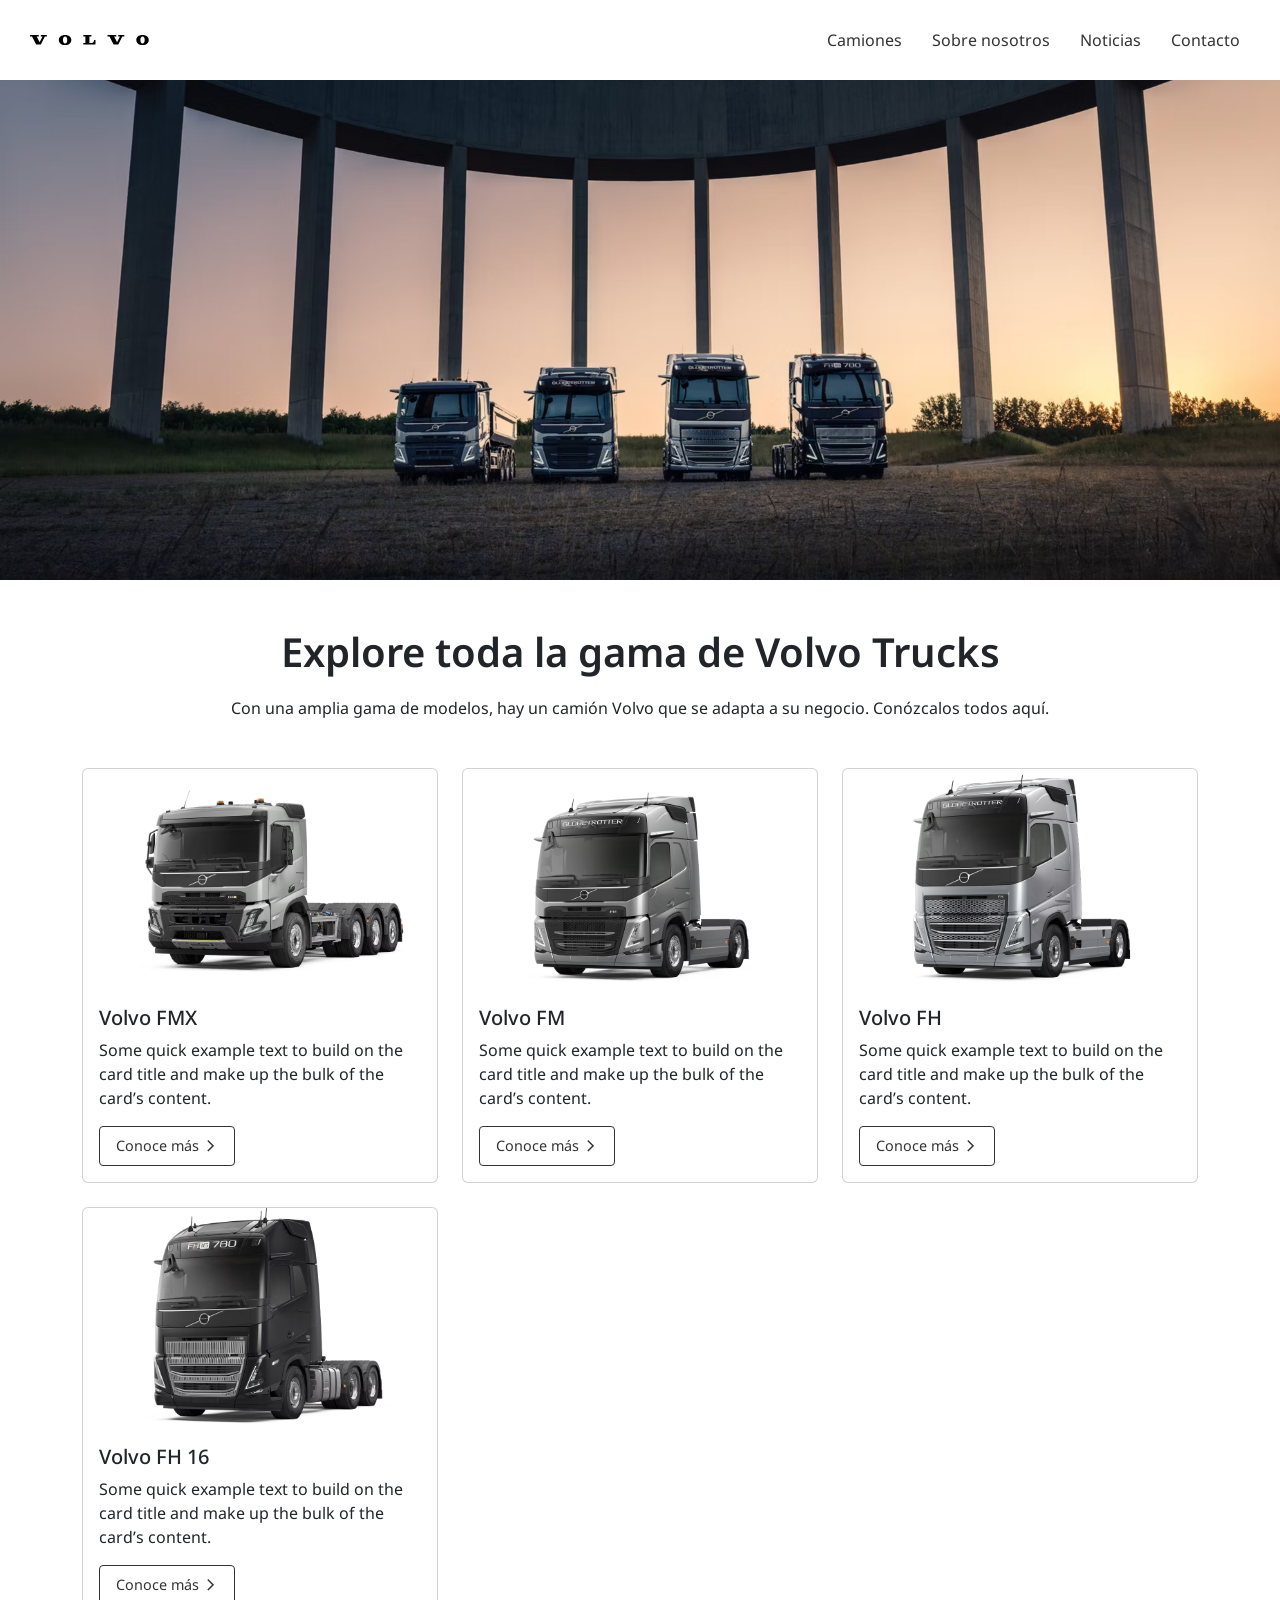
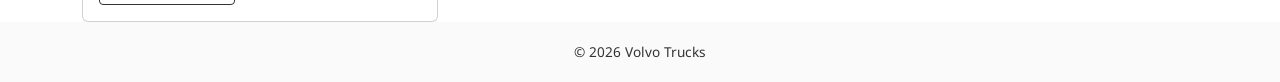
==== pages/camiones.html @ fb96b5c9 "Cambios iniciales del sitio (Incorpora libreria de bootstrap, tipografia e iconos)" ====
<!doctype html>
<html lang="es">
  <head>
    <meta charset="UTF-8" />
    <meta name="viewport" content="width=device-width, initial-scale=1.0" />
    <meta
      name="description"
      content="Conocé los diferentes camiones de nuestra marca y la innovación que ofrece cada modelo"
    />
    <title>Volvo Trucks - Camiones</title>

    <link
      href="https://cdn.jsdelivr.net/npm/bootstrap@5.3.8/dist/css/bootstrap.min.css"
      rel="stylesheet"
      integrity="sha384-sRIl4kxILFvY47J16cr9ZwB07vP4J8+LH7qKQnuqkuIAvNWLzeN8tE5YBujZqJLB"
      crossorigin="anonymous"
    />

    <link rel="preconnect" href="https://fonts.googleapis.com" />
    <link rel="preconnect" href="https://fonts.gstatic.com" crossorigin />
    <link
      href="https://fonts.googleapis.com/css2?family=Noto+Sans:ital,wght@0,100..900;1,100..900&display=swap"
      rel="stylesheet"
    />

    <link href="https://fonts.googleapis.com/css2?family=Material+Symbols+Outlined" rel="stylesheet" />

    <link rel="stylesheet" href="../css/style.css" />
  </head>

  <body>
    <header>
      <nav>
        <a id="logo" href="../index.html">
          <img src="../assets/logo.svg" alt="Logo de Volvo Trucks" />
        </a>
        <ul>
          <li><a href="../pages/camiones.html">Camiones</a></li>
          <li><a href="../pages/nosotros.html">Sobre nosotros</a></li>
          <li><a href="../pages/noticias.html">Noticias</a></li>
          <li><a href="../pages/contacto.html">Contacto</a></li>
        </ul>
      </nav>
    </header>

    <main>
      <section id="camiones">
        <img src="../assets/imagen-4.png" alt="Portada de Volvo Trucks" />

        <div class="container mt-5">
          <h1 class="text-center">Explore toda la gama de Volvo Trucks</h1>
          <p class="text-center mb-5">
            Con una amplia gama de modelos, hay un camión Volvo que se adapta a su negocio. Conózcalos todos aquí.
          </p>

          <div class="row row-cols-1 row-cols-md-3 g-4">
            <div class="col">
              <div class="card h-100">
                <img src="../assets/volvo-fmx.png" class="card-img-top" alt="Volvo FMX" />
                <div class="card-body">
                  <h5 class="card-title">Volvo FMX</h5>
                  <p class="card-text">
                    Some quick example text to build on the card title and make up the bulk of the card’s content.
                  </p>
                  <a class="button outline-dark" href="../pages/contacto.html">Conoce más</a>
                </div>
              </div>
            </div>

            <div class="col">
              <div class="card h-100">
                <img src="../assets/volvo-fm.png" class="card-img-top" alt="Volvo FM" />
                <div class="card-body">
                  <h5 class="card-title">Volvo FM</h5>
                  <p class="card-text">
                    Some quick example text to build on the card title and make up the bulk of the card’s content.
                  </p>
                  <a class="button outline-dark" href="../pages/contacto.html">Conoce más</a>
                </div>
              </div>
            </div>

            <div class="col">
              <div class="card h-100">
                <img src="../assets/volvo-fh.png" class="card-img-top" alt="Volvo FH" />
                <div class="card-body">
                  <h5 class="card-title">Volvo FH</h5>
                  <p class="card-text">
                    Some quick example text to build on the card title and make up the bulk of the card’s content.
                  </p>
                  <a class="button outline-dark" href="../pages/contacto.html">Conoce más</a>
                </div>
              </div>
            </div>

            <div class="col">
              <div class="card h-100">
                <img src="../assets/volvo-fh16.png" class="card-img-top" alt="Volvo FH 16" />
                <div class="card-body">
                  <h5 class="card-title">Volvo FH 16</h5>
                  <p class="card-text">
                    Some quick example text to build on the card title and make up the bulk of the card’s content.
                  </p>
                  <a class="button outline-dark" href="../pages/contacto.html">Conoce más</a>
                </div>
              </div>
            </div>
          </div>
        </div>
      </section>
    </main>

    <footer>
      <p>&copy; 2026 Volvo Trucks</p>
    </footer>

    <script
      src="https://cdn.jsdelivr.net/npm/bootstrap@5.3.8/dist/js/bootstrap.bundle.min.js"
      integrity="sha384-FKyoEForCGlyvwx9Hj09JcYn3nv7wiPVlz7YYwJrWVcXK/BmnVDxM+D2scQbITxI"
      crossorigin="anonymous"
    ></script>
  </body>
</html>
---- css/style.css ----
/* GENERAL */
* {
  margin: 0;
  padding: 0;
  box-sizing: border-box;
}

body {
  font-family: 'Noto Sans', sans-serif;
  font-size: 16px;
  font-weight: 400;
}

img {
  width: 100%;
  height: 100%;
  object-fit: cover;
}

h1 {
  font-size: 2.5rem;
  font-weight: 600;
  margin-bottom: 20px;
}

h2 {
  font-size: 2rem;
  font-weight: 600;
  margin-bottom: 10px;
}

h3 {
  font-size: 1.75rem;
  font-weight: 500;
}

p {
  font-size: 1rem;
}

.button {
  display: inline-flex;
  align-items: center;
  padding: 8px 16px;
  background-color: #333;
  color: #fff;
  font-size: 0.9rem;
  text-decoration: none;
  border-radius: 4px;
  vertical-align: middle;
  transition: all 0.3s;
  backdrop-filter: blur(4px);
}

.button:hover {
  background-color: #555;
}

.button::after {
  content: '\e5e1';
  font-family: 'Material Symbols Outlined';
  margin-left: 5px;
}

.button.outline-dark {
  background-color: transparent;
  border: 1px solid #333;
  color: #333;
}
.button.outline-dark:hover {
  background-color: rgba(51, 51, 51, 0.25);
}

.button.outline-light {
  background-color: transparent;
  border: 1px solid #fff;
  color: #fff;
}

.button.outline-light:hover {
  background-color: rgba(255, 255, 255, 0.25);
}

/* NAV */
nav {
  background-color: #fff;
  color: #333;
  padding: 0 30px;
  display: flex;
  align-items: center;
  justify-content: space-between;
}

nav #logo {
  width: 120px;
  height: 80px;
}

nav #logo img {
  width: 100%;
  height: 100%;
  object-fit: contain;
}

nav ul {
  list-style: none;
  display: flex;
  align-items: center;
  gap: 20px;
  margin: 0;
  padding: 0;
}

nav ul li a {
  color: #333;
  line-height: 80px;
  text-decoration: none;
  margin-right: 10px;
  transition: all 0.3s;
  position: relative;
}

nav ul li a:hover {
  color: #999;
}

nav ul li a::after {
  position: absolute;
  bottom: -2px;
  content: '';
  display: block;
  width: 0;
  height: 1px;
  background-color: #999;
  transition: all 0.3s;
}

nav ul li a:hover::after {
  width: 85%;
}

/* SECTION */
section {
  position: relative;
  overflow: hidden;
}

section .overlay {
  position: absolute;
  top: 50%;
  left: 50%;
  transform: translate(-50%, -50%);
  width: 100%;
  height: 100%;
  background-color: rgba(0, 0, 0, 0.35);
  display: flex;
  flex-direction: column;
  justify-content: center;
  align-items: flex-start;
  padding: 50px 80px;
  color: #fff;
}

section .overlay.light {
  background-color: rgba(255, 255, 255, 0.35);
  color: #333;
}

section .column {
  position: relative;
}

section .content {
  padding: 30px;
  position: relative;
}

#informacion {
  display: grid;
  grid-template-columns: repeat(2, 1fr);
  grid-template-rows: repeat(2, 1fr);
}

/* FOOTER */
footer {
  background-color: #fafafa;
  color: #333;
  text-align: center;
  padding: 20px 10px;
}

footer p {
  font-size: 0.85rem;
  margin: 0;
  padding: 0;
}

/* MEDIA QUERIES */
@media all and (min-width: 1024px) {
  #portada img {
    height: 700px;
  }

  #camiones > img {
    height: 500px;
  }
}
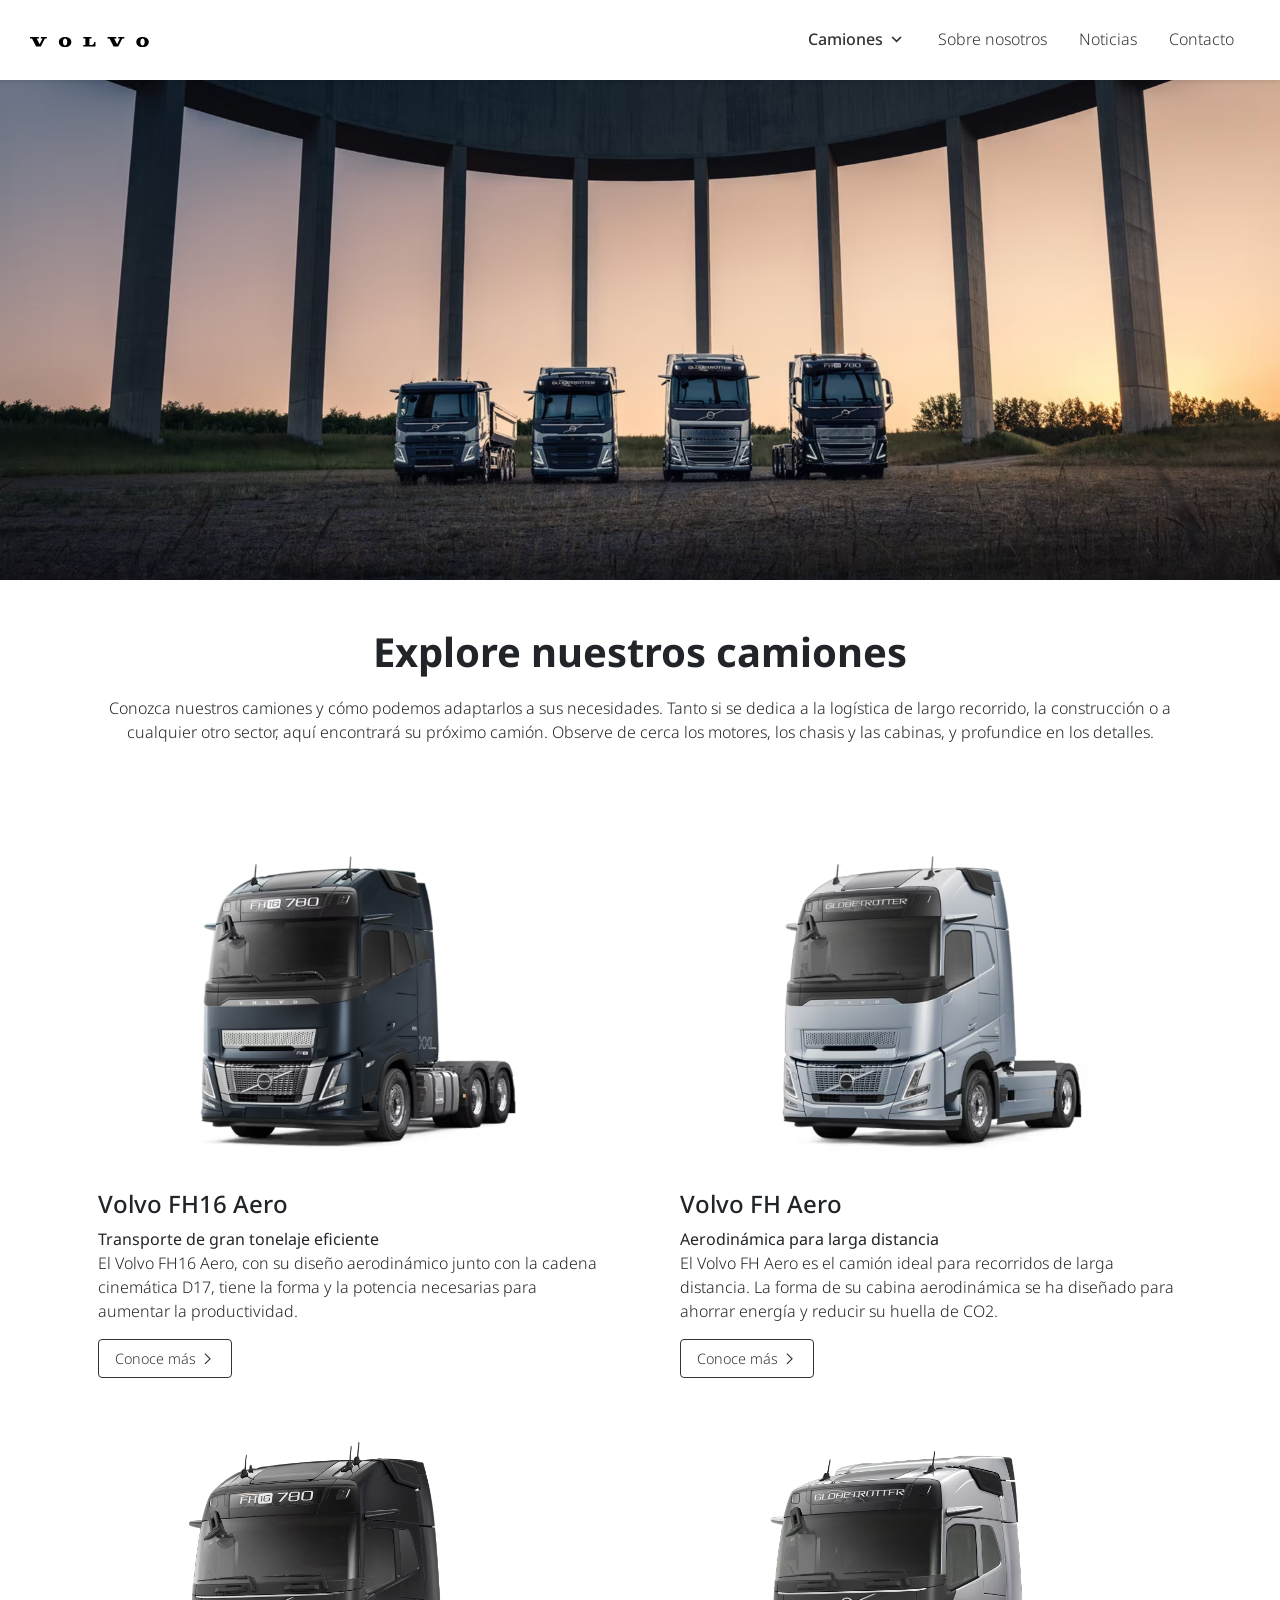
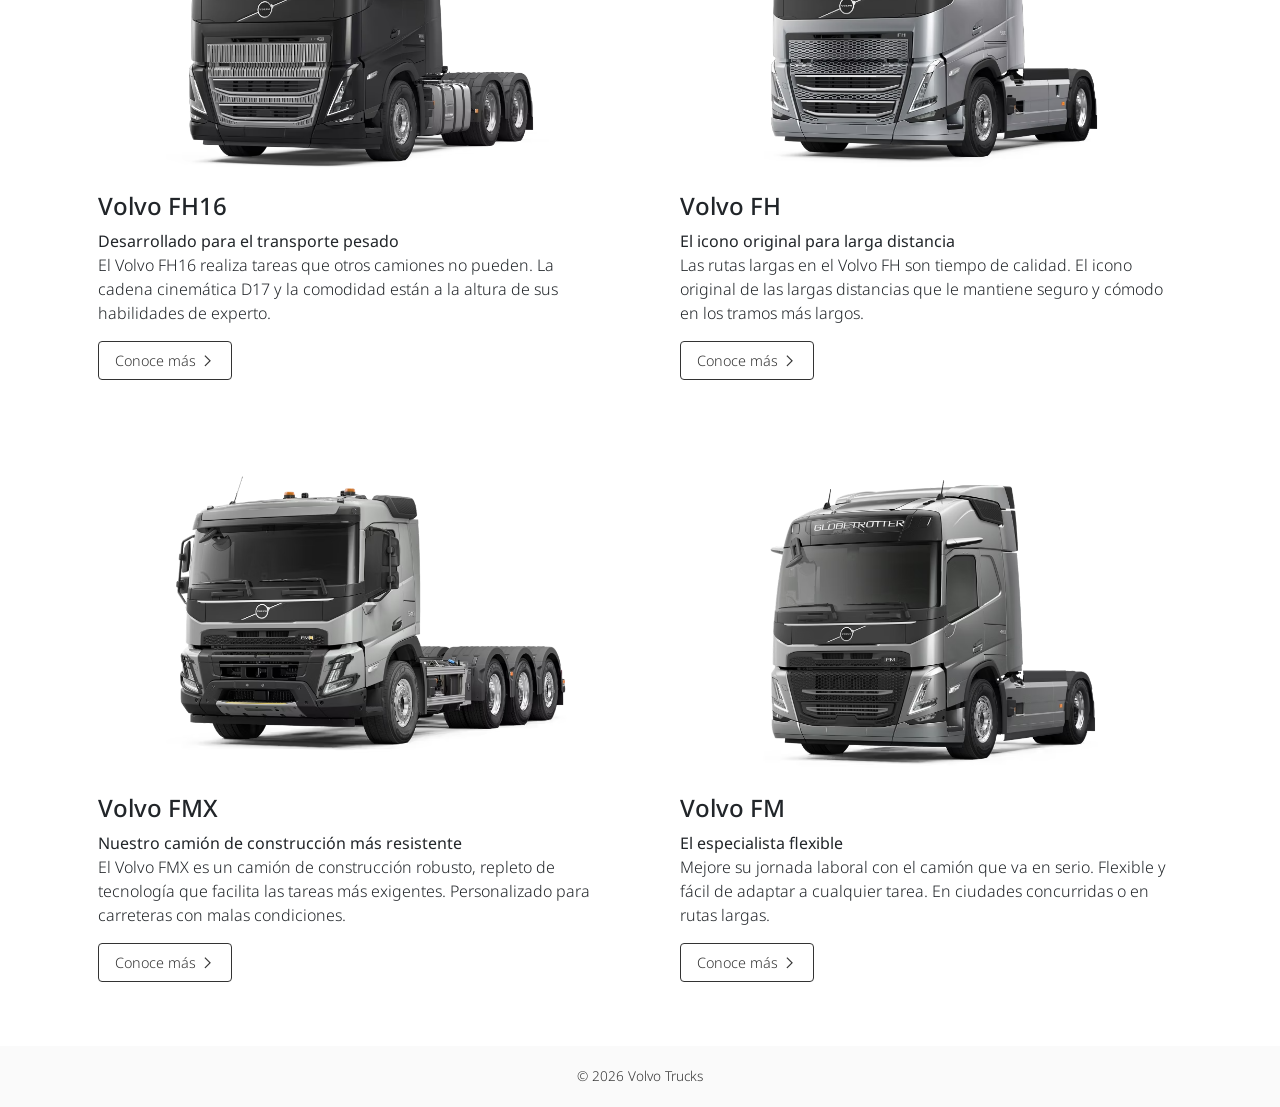
==== commit e138de06: "Agrega contenido a paginas, pasa css a scss y agrega animaciones" ====
--- a/pages/camiones.html
+++ b/pages/camiones.html
@@ -5,7 +5,7 @@
     <meta name="viewport" content="width=device-width, initial-scale=1.0" />
     <meta
       name="description"
-      content="Conocé los diferentes camiones de nuestra marca y la innovación que ofrece cada modelo"
+      content="Conocé los diferentes camiones de la marca Volvo y la innovación que ofrece cada modelo"
     />
     <title>Volvo Trucks - Camiones</title>
 
@@ -16,6 +16,8 @@
       crossorigin="anonymous"
     />
 
+    <link href="https://unpkg.com/aos@2.3.1/dist/aos.css" rel="stylesheet" />
+
     <link rel="preconnect" href="https://fonts.googleapis.com" />
     <link rel="preconnect" href="https://fonts.gstatic.com" crossorigin />
     <link
@@ -25,83 +27,176 @@
 
     <link href="https://fonts.googleapis.com/css2?family=Material+Symbols+Outlined" rel="stylesheet" />
 
-    <link rel="stylesheet" href="../css/style.css" />
+    <link rel="stylesheet" href="../css/main.css" />
   </head>
 
   <body>
     <header>
-      <nav>
-        <a id="logo" href="../index.html">
-          <img src="../assets/logo.svg" alt="Logo de Volvo Trucks" />
-        </a>
-        <ul>
-          <li><a href="../pages/camiones.html">Camiones</a></li>
-          <li><a href="../pages/nosotros.html">Sobre nosotros</a></li>
-          <li><a href="../pages/noticias.html">Noticias</a></li>
-          <li><a href="../pages/contacto.html">Contacto</a></li>
-        </ul>
+      <nav class="navbar navbar-expand-lg fixed-top shadow-sm">
+        <div class="container-fluid p-0">
+          <a id="logo" class="navbar-brand" href="../index.html">
+            <img src="../assets/logo.svg" alt="Logo de Volvo Trucks" />
+          </a>
+
+          <button
+            id="btnMobileMenu"
+            class="navbar-toggler"
+            type="button"
+            data-bs-toggle="offcanvas"
+            data-bs-target="#offcanvasRight"
+            aria-controls="offcanvasRight"
+          >
+            <span class="navbar-toggler-icon"></span>
+          </button>
+
+          <div class="offcanvas offcanvas-end" id="offcanvasRight" tabindex="-1" aria-labelledby="offcanvasRightLabel">
+            <div class="offcanvas-header">
+              <a class="offcanvas-brand" href="../index.html">
+                <img src="../assets/logo.svg" alt="Logo de Volvo Trucks" />
+              </a>
+
+              <button type="button" class="btn-close" data-bs-dismiss="offcanvas" aria-label="Close"></button>
+            </div>
+
+            <div class="offcanvas-body justify-content-end">
+              <ul class="navbar-nav">
+                <li class="nav-item dropdown active">
+                  <a
+                    class="nav-link dropdown-toggle"
+                    href="./camiones.html"
+                    role="button"
+                    data-bs-toggle="dropdown"
+                    aria-haspopup="true"
+                    aria-expanded="false"
+                  >
+                    Camiones
+                  </a>
+                  <div class="dropdown-menu" aria-labelledby="navbarDropdown">
+                    <a class="dropdown-item" href="./camiones.html">Volvo FH16 Aero</a>
+                    <a class="dropdown-item" href="./camiones.html">Volvo FH Aero</a>
+                    <a class="dropdown-item" href="./camiones.html">Volvo FH16</a>
+                    <a class="dropdown-item" href="./camiones.html">Volvo FH</a>
+                    <a class="dropdown-item" href="./camiones.html">Volvo FMX</a>
+                    <a class="dropdown-item" href="./camiones.html">Volvo FM</a>
+                  </div>
+                </li>
+                <li class="nav-item">
+                  <a class="nav-link" href="./nosotros.html">Sobre nosotros</a>
+                </li>
+                <li class="nav-item">
+                  <a class="nav-link" href="./noticias.html">Noticias</a>
+                </li>
+                <li class="nav-item">
+                  <a class="nav-link" href="./contacto.html">Contacto</a>
+                </li>
+              </ul>
+            </div>
+          </div>
+        </div>
       </nav>
     </header>
 
-    <main>
-      <section id="camiones">
-        <img src="../assets/imagen-4.png" alt="Portada de Volvo Trucks" />
-
-        <div class="container mt-5">
-          <h1 class="text-center">Explore toda la gama de Volvo Trucks</h1>
-          <p class="text-center mb-5">
-            Con una amplia gama de modelos, hay un camión Volvo que se adapta a su negocio. Conózcalos todos aquí.
+    <main id="trucks">
+      <section>
+        <img src="../assets/imagen-4.png" alt="Portada de Volvo Trucks" data-aos="fade-in" data-aos-duration="1000" />
+
+        <div class="container mt-5 mb-5">
+          <h1 class="text-center" data-aos="fade-down" data-aos-delay="300" data-aos-duration="1000">
+            Explore nuestros camiones
+          </h1>
+          <p class="text-center" data-aos="fade-up" data-aos-delay="600" data-aos-duration="1000">
+            Conozca nuestros camiones y cómo podemos adaptarlos a sus necesidades. Tanto si se dedica a la logística de
+            largo recorrido, la construcción o a cualquier otro sector, aquí encontrará su próximo camión. Observe de
+            cerca los motores, los chasis y las cabinas, y profundice en los detalles.
           </p>
 
-          <div class="row row-cols-1 row-cols-md-3 g-4">
-            <div class="col">
-              <div class="card h-100">
-                <img src="../assets/volvo-fmx.png" class="card-img-top" alt="Volvo FMX" />
-                <div class="card-body">
-                  <h5 class="card-title">Volvo FMX</h5>
-                  <p class="card-text">
-                    Some quick example text to build on the card title and make up the bulk of the card’s content.
-                  </p>
-                  <a class="button outline-dark" href="../pages/contacto.html">Conoce más</a>
-                </div>
-              </div>
-            </div>
-
-            <div class="col">
-              <div class="card h-100">
-                <img src="../assets/volvo-fm.png" class="card-img-top" alt="Volvo FM" />
-                <div class="card-body">
-                  <h5 class="card-title">Volvo FM</h5>
-                  <p class="card-text">
-                    Some quick example text to build on the card title and make up the bulk of the card’s content.
-                  </p>
-                  <a class="button outline-dark" href="../pages/contacto.html">Conoce más</a>
-                </div>
-              </div>
-            </div>
-
-            <div class="col">
-              <div class="card h-100">
-                <img src="../assets/volvo-fh.png" class="card-img-top" alt="Volvo FH" />
-                <div class="card-body">
-                  <h5 class="card-title">Volvo FH</h5>
-                  <p class="card-text">
-                    Some quick example text to build on the card title and make up the bulk of the card’s content.
-                  </p>
-                  <a class="button outline-dark" href="../pages/contacto.html">Conoce más</a>
-                </div>
-              </div>
-            </div>
-
-            <div class="col">
-              <div class="card h-100">
-                <img src="../assets/volvo-fh16.png" class="card-img-top" alt="Volvo FH 16" />
-                <div class="card-body">
-                  <h5 class="card-title">Volvo FH 16</h5>
-                  <p class="card-text">
-                    Some quick example text to build on the card title and make up the bulk of the card’s content.
-                  </p>
-                  <a class="button outline-dark" href="../pages/contacto.html">Conoce más</a>
+          <div class="row row-cols-1 row-cols-md-2 g-5 mt-5">
+            <div class="col" data-aos="fade-up" data-aos-delay="500" data-aos-duration="1500">
+              <div class="card border-0 h-100">
+                <img src="../assets/volvo-fh16-aero.png" class="card-img rounded-0" alt="Volvo FH16 Aero" />
+                <div class="card-body">
+                  <h4 class="card-title">Volvo FH16 Aero</h4>
+                  <p class="card-text">
+                    <b>Transporte de gran tonelaje eficiente</b><br />
+                    El Volvo FH16 Aero, con su diseño aerodinámico junto con la cadena cinemática D17, tiene la forma y
+                    la potencia necesarias para aumentar la productividad.
+                  </p>
+                  <a class="button outline-dark" href="./contacto.html">Conoce más</a>
+                </div>
+              </div>
+            </div>
+
+            <div class="col" data-aos="fade-up" data-aos-delay="1000" data-aos-duration="1500">
+              <div class="card border-0 h-100">
+                <img src="../assets/volvo-fh-aero.png" class="card-img rounded-0" alt="Volvo FH Aero" />
+                <div class="card-body">
+                  <h4 class="card-title">Volvo FH Aero</h4>
+                  <p class="card-text">
+                    <b>Aerodinámica para larga distancia</b><br />
+                    El Volvo FH Aero es el camión ideal para recorridos de larga distancia. La forma de su cabina
+                    aerodinámica se ha diseñado para ahorrar energía y reducir su huella de CO2.
+                  </p>
+                  <a class="button outline-dark" href="./contacto.html">Conoce más</a>
+                </div>
+              </div>
+            </div>
+
+            <div class="col" data-aos="fade-up" data-aos-delay="500" data-aos-duration="1500">
+              <div class="card border-0 h-100">
+                <img src="../assets/volvo-fh16.png" class="card-img rounded-0" alt="Volvo FH16" />
+                <div class="card-body">
+                  <h4 class="card-title">Volvo FH16</h4>
+                  <p class="card-text">
+                    <b>Desarrollado para el transporte pesado</b><br />
+                    El Volvo FH16 realiza tareas que otros camiones no pueden. La cadena cinemática D17 y la comodidad
+                    están a la altura de sus habilidades de experto.
+                  </p>
+                  <a class="button outline-dark" href="./contacto.html">Conoce más</a>
+                </div>
+              </div>
+            </div>
+
+            <div class="col" data-aos="fade-up" data-aos-delay="1000" data-aos-duration="1500">
+              <div class="card border-0 h-100">
+                <img src="../assets/volvo-fh.png" class="card-img rounded-0" alt="Volvo FH" />
+                <div class="card-body">
+                  <h4 class="card-title">Volvo FH</h4>
+                  <p class="card-text">
+                    <b>El icono original para larga distancia</b><br />
+                    Las rutas largas en el Volvo FH son tiempo de calidad. El icono original de las largas distancias
+                    que le mantiene seguro y cómodo en los tramos más largos.
+                  </p>
+                  <a class="button outline-dark" href="./contacto.html">Conoce más</a>
+                </div>
+              </div>
+            </div>
+
+            <div class="col" data-aos="fade-up" data-aos-delay="500" data-aos-duration="1500">
+              <div class="card border-0 h-100">
+                <img src="../assets/volvo-fmx.png" class="card-img rounded-0" alt="Volvo FMX" />
+                <div class="card-body">
+                  <h4 class="card-title">Volvo FMX</h4>
+                  <p class="card-text">
+                    <b>Nuestro camión de construcción más resistente</b><br />
+                    El Volvo FMX es un camión de construcción robusto, repleto de tecnología que facilita las tareas más
+                    exigentes. Personalizado para carreteras con malas condiciones.
+                  </p>
+                  <a class="button outline-dark" href="./contacto.html">Conoce más</a>
+                </div>
+              </div>
+            </div>
+
+            <div class="col" data-aos="fade-up" data-aos-delay="1000" data-aos-duration="1500">
+              <div class="card border-0 h-100">
+                <img src="../assets/volvo-fm.png" class="card-img rounded-0" alt="Volvo FM" />
+                <div class="card-body">
+                  <h4 class="card-title">Volvo FM</h4>
+                  <p class="card-text">
+                    <b>El especialista flexible</b><br />
+                    Mejore su jornada laboral con el camión que va en serio. Flexible y fácil de adaptar a cualquier
+                    tarea. En ciudades concurridas o en rutas largas.
+                  </p>
+                  <a class="button outline-dark" href="./contacto.html">Conoce más</a>
                 </div>
               </div>
             </div>
@@ -119,5 +214,10 @@
       integrity="sha384-FKyoEForCGlyvwx9Hj09JcYn3nv7wiPVlz7YYwJrWVcXK/BmnVDxM+D2scQbITxI"
       crossorigin="anonymous"
     ></script>
+
+    <script src="https://unpkg.com/aos@2.3.1/dist/aos.js"></script>
+    <script>
+      AOS.init();
+    </script>
   </body>
 </html>
--- a/css/main.css
+++ b/css/main.css
@@ -0,0 +1,473 @@
+/* VARIABLES */
+/* GENERALES */
+* {
+  margin: 0;
+  padding: 0;
+  box-sizing: border-box;
+}
+
+body {
+  font-family: "Noto Sans", sans-serif;
+  font-size: 16px;
+  font-weight: 300;
+}
+
+main {
+  padding-top: 80px;
+}
+
+img {
+  width: 100%;
+  height: 100%;
+  object-fit: cover;
+}
+
+h1 {
+  font-size: 2.5rem;
+  font-weight: 700;
+  margin-bottom: 20px;
+}
+@media (max-width: 1023px) {
+  h1 {
+    font-size: 2rem;
+  }
+}
+@media (max-width: 479px) {
+  h1 {
+    font-size: 1.65rem;
+  }
+}
+
+h2 {
+  font-size: 2rem;
+  font-weight: 700;
+  margin-bottom: 10px;
+}
+@media (max-width: 1023px) {
+  h2 {
+    font-size: 1.75rem;
+  }
+}
+@media (max-width: 479px) {
+  h2 {
+    font-size: 1.5rem;
+  }
+}
+
+h3 {
+  font-size: 1.75rem;
+  font-weight: 600;
+}
+@media (max-width: 1023px) {
+  h3 {
+    font-size: 1.5rem;
+  }
+}
+@media (max-width: 479px) {
+  h3 {
+    font-size: 1.2rem;
+  }
+}
+
+p {
+  font-size: 1rem;
+}
+@media (max-width: 1023px) {
+  p {
+    font-size: 0.95rem;
+  }
+}
+@media (max-width: 479px) {
+  p {
+    font-size: 0.9rem;
+  }
+}
+
+.button {
+  display: inline-flex;
+  align-items: center;
+  padding: 8px 16px;
+  background-color: #333;
+  color: #fff;
+  font-size: 0.9rem;
+  text-decoration: none;
+  border: none;
+  border-radius: 4px;
+  transition: all 0.3s ease;
+  backdrop-filter: blur(5px);
+}
+.button:hover {
+  background-color: #999;
+}
+.button::after {
+  content: "\e5e1";
+  font-family: "Material Symbols Outlined";
+  margin-left: 5px;
+  transition: all 0.3s ease;
+}
+.button:hover::after {
+  transform: translateX(5px);
+}
+.button.outline-dark {
+  background-color: transparent;
+  border: 1px solid #333;
+  color: #333;
+}
+.button.outline-dark:hover {
+  background-color: rgba(51, 51, 51, 0.25);
+}
+.button.outline-light {
+  background-color: transparent;
+  border: 1px solid #fafafa;
+  color: #fafafa;
+}
+.button.outline-light:hover {
+  background-color: rgba(250, 250, 250, 0.25);
+}
+.button.no-icon::after {
+  content: none;
+}
+@media (max-width: 1023px) {
+  .button {
+    font-size: 0.85rem;
+  }
+}
+@media (max-width: 479px) {
+  .button {
+    font-size: 0.8rem;
+  }
+}
+
+.link {
+  display: inline-flex;
+  align-items: center;
+  color: #999;
+  font-size: 0.9rem;
+  text-decoration: none;
+  transition: all 0.3s ease;
+}
+.link:hover {
+  color: #333;
+}
+.link::after {
+  content: "\e5e1";
+  font-family: "Material Symbols Outlined";
+  margin-left: 5px;
+  transition: all 0.3s ease;
+}
+.link:hover::after {
+  transform: translateX(5px);
+}
+.link.light {
+  color: #fafafa;
+}
+.link.light:hover {
+  color: #999;
+}
+@media (max-width: 1023px) {
+  .link {
+    font-size: 0.85rem;
+  }
+}
+@media (max-width: 479px) {
+  .link {
+    font-size: 0.8rem;
+  }
+}
+
+/* SECTION */
+section {
+  position: relative;
+  overflow: hidden;
+}
+section .overlay {
+  position: absolute;
+  top: 50%;
+  left: 50%;
+  transform: translate(-50%, -50%);
+  width: 100%;
+  height: 100%;
+  background-color: rgba(0, 0, 0, 0.35);
+  display: flex;
+  flex-direction: column;
+  justify-content: center;
+  align-items: flex-start;
+  padding: 50px 80px;
+  color: #fff;
+}
+section .overlay.light {
+  background-color: rgba(250, 250, 250, 0.25);
+  color: #333;
+}
+@media (max-width: 1023px) {
+  section .overlay {
+    padding: 30px 50px;
+  }
+}
+@media (max-width: 479px) {
+  section .overlay {
+    padding: 20px 30px;
+  }
+}
+section .column {
+  position: relative;
+  overflow: hidden;
+}
+section .column img {
+  transition: all 0.3s ease;
+}
+section .column:hover img {
+  transform: scale(1.1);
+}
+section .content {
+  padding: 30px;
+  position: relative;
+}
+@media (max-width: 1023px) {
+  section .content {
+    padding: 20px;
+  }
+}
+@media (max-width: 479px) {
+  section .content {
+    padding: 15px;
+  }
+}
+
+/* HEADER */
+header nav {
+  background-color: #fff;
+  color: #333;
+  padding: 0 30px !important;
+  min-height: 80px;
+}
+header nav #logo {
+  width: 120px;
+}
+header nav .nav-item {
+  position: relative;
+}
+header nav .nav-item .nav-link, header nav .nav-item .dropdown-item {
+  color: #333 !important;
+  transition: all 0.3s ease;
+  padding: 0.5rem 1rem !important;
+  display: flex;
+  align-items: center;
+  font-weight: 300;
+  line-height: 1.2rem;
+}
+header nav .nav-item .nav-link:hover, header nav .nav-item .dropdown-item:hover {
+  color: #999 !important;
+}
+@media (max-width: 1023px) {
+  header nav .nav-item .nav-link, header nav .nav-item .dropdown-item {
+    font-size: 1rem;
+    padding: 0.5rem 0 !important;
+  }
+}
+header nav .nav-item .dropdown-toggle::after {
+  content: "\e69b";
+  font-family: "Material Symbols Outlined";
+  border: none;
+  font-size: 1.2rem;
+  line-height: 1.2rem;
+  margin-left: 0.25rem;
+  vertical-align: initial;
+  transition: all 0.3s ease;
+}
+header nav .nav-item .dropdown-toggle.show::after {
+  transform: rotate(180deg);
+}
+header nav .nav-item .dropdown-menu {
+  background-color: #fff;
+  border: 1px solid #ededed;
+  padding: 1rem 0.5rem;
+}
+@media (max-width: 1023px) {
+  header nav .nav-item .dropdown-menu {
+    border: none;
+    padding: 0;
+    margin-bottom: 1rem;
+  }
+}
+header nav .nav-item .dropdown-item {
+  background-color: transparent;
+}
+header nav .nav-item .dropdown-item:hover {
+  background-color: transparent;
+}
+header nav .nav-item .dropdown-item.active {
+  font-weight: 500;
+}
+@media (max-width: 1023px) {
+  header nav .nav-item .dropdown-item {
+    font-size: 0.9rem;
+    padding: 0.25rem 0 !important;
+  }
+}
+header nav .nav-item.active .nav-link, header nav .nav-item.active .dropdown-item {
+  font-weight: 500;
+}
+header nav .offcanvas-brand {
+  width: 120px;
+}
+header nav #btnMobileMenu {
+  border: none;
+  padding: 0;
+}
+
+footer {
+  background-color: #fafafa;
+  color: #333;
+  text-align: center;
+  padding: 20px 10px;
+}
+footer p {
+  font-size: 0.85rem;
+  margin: 0;
+  padding: 0;
+}
+
+/* INDEX */
+@media (min-width: 1024px) {
+  #hero > img {
+    width: 100%;
+    height: 700px;
+    object-fit: cover;
+  }
+}
+@media (max-width: 1023px) {
+  #hero > img {
+    width: 100%;
+    height: 600px;
+    object-fit: cover;
+  }
+}
+@media (max-width: 767px) {
+  #hero > img {
+    width: 100%;
+    height: 500px;
+    object-fit: cover;
+  }
+}
+
+#information {
+  display: grid;
+  grid-template-columns: repeat(2, 1fr);
+  grid-template-rows: repeat(2, 1fr);
+}
+@media (max-width: 767px) {
+  #information {
+    grid-template-columns: 1fr;
+    grid-template-rows: repeat(4, 1fr);
+  }
+}
+
+@media (min-width: 1024px) {
+  #trucks section > img {
+    width: 100%;
+    height: 500px;
+    object-fit: cover;
+  }
+}
+@media (max-width: 1023px) {
+  #trucks section > img {
+    width: 100%;
+    height: 400px;
+    object-fit: cover;
+  }
+}
+@media (max-width: 767px) {
+  #trucks section > img {
+    width: 100%;
+    height: 350px;
+    object-fit: cover;
+  }
+}
+#trucks section .card img {
+  transition: all 0.3s ease;
+}
+#trucks section .card:hover img {
+  transform: scale(1.05);
+}
+
+form {
+  width: 100%;
+  max-width: 700px;
+  margin: 0 auto;
+  padding: 2.5rem 3rem;
+  background-color: #fafafa;
+}
+form label {
+  font-weight: 400;
+}
+form input::placeholder, form textarea::placeholder {
+  color: #999 !important;
+  font-weight: 300;
+}
+form textarea {
+  resize: none;
+}
+@media (max-width: 479px) {
+  form {
+    padding: 2rem;
+  }
+}
+
+@media (min-width: 1024px) {
+  #about section > img {
+    width: 100%;
+    height: 500px;
+    object-fit: cover;
+  }
+}
+@media (max-width: 1023px) {
+  #about section > img {
+    width: 100%;
+    height: 400px;
+    object-fit: cover;
+  }
+}
+@media (max-width: 767px) {
+  #about section > img {
+    width: 100%;
+    height: 350px;
+    object-fit: cover;
+  }
+}
+
+@media (min-width: 1024px) {
+  #news #hero > img {
+    width: 100%;
+    height: 500px;
+    object-fit: cover;
+  }
+}
+@media (max-width: 1023px) {
+  #news #hero > img {
+    width: 100%;
+    height: 400px;
+    object-fit: cover;
+  }
+}
+@media (max-width: 767px) {
+  #news #hero > img {
+    width: 100%;
+    height: 350px;
+    object-fit: cover;
+  }
+}
+#news #hero .overlay p {
+  max-width: 768px;
+}
+#news .entrie .date {
+  font-size: 0.85rem;
+  color: #999;
+  display: block;
+  margin-bottom: 0.25rem;
+}
+#news .entrie img {
+  aspect-ratio: 4/3;
+}
+
+/*# sourceMappingURL=main.css.map */
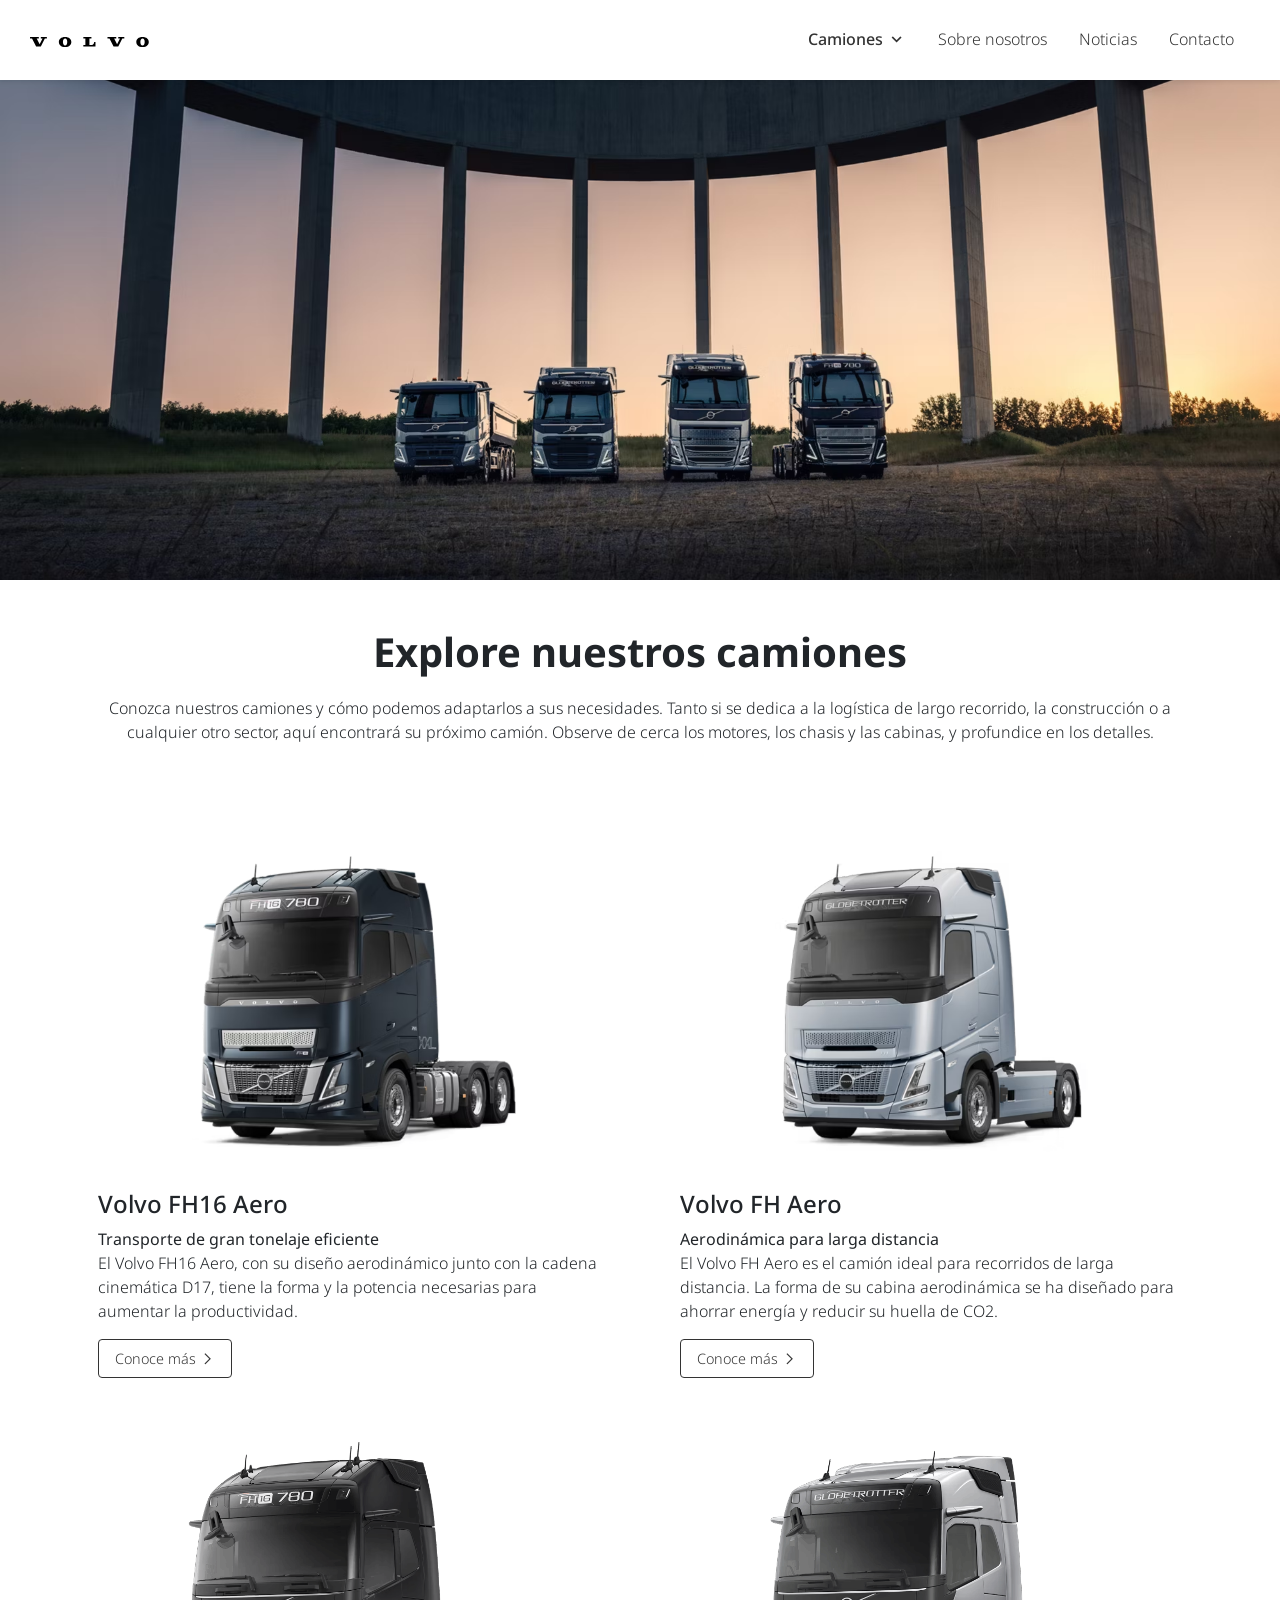
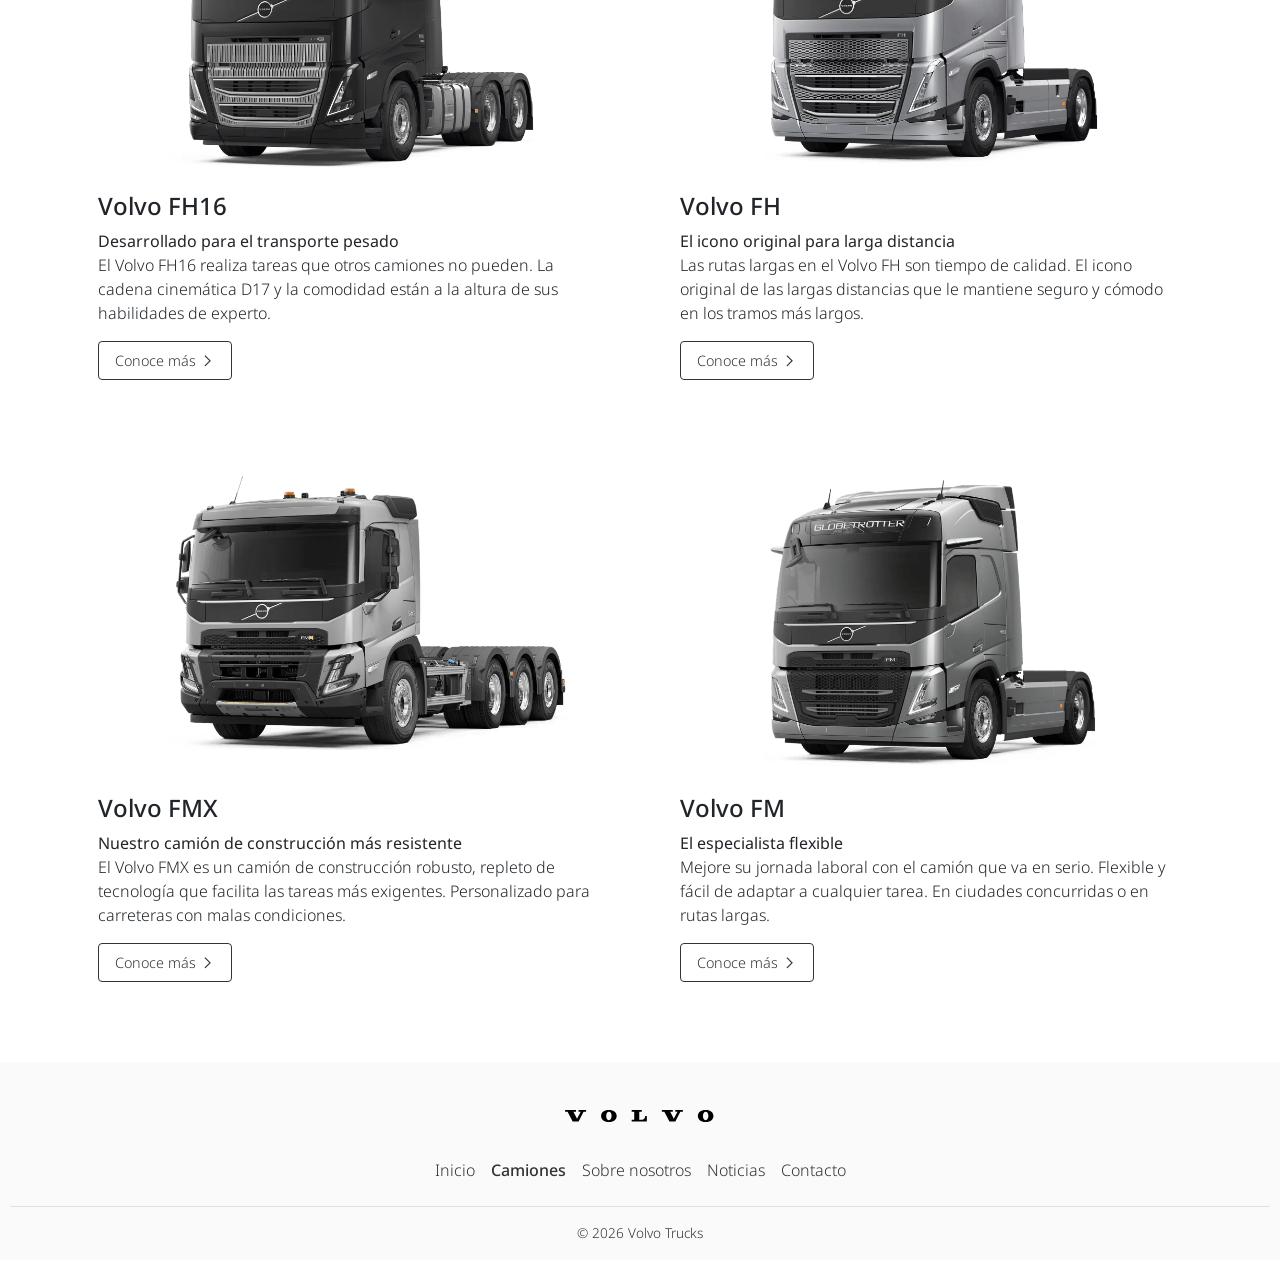
==== commit 25e49575: "Modifica footer y comprime imagenes" ====
--- a/pages/camiones.html
+++ b/pages/camiones.html
@@ -205,8 +205,30 @@
       </section>
     </main>
 
-    <footer>
-      <p>&copy; 2026 Volvo Trucks</p>
+    <footer class="py-3 my-3">
+      <a class="brand" href="../index.html">
+        <img src="../assets/logo.svg" alt="Logo de Volvo Trucks" />
+      </a>
+
+      <ul class="nav justify-content-center border-bottom pb-3 mb-3">
+        <li class="nav-item">
+          <a class="nav-link px-2" href="../index.html">Inicio</a>
+        </li>
+        <li class="nav-item">
+          <a class="nav-link px-2 active" href="../pages/camiones.html">Camiones</a>
+        </li>
+        <li class="nav-item">
+          <a class="nav-link px-2" href="../pages/nosotros.html">Sobre nosotros</a>
+        </li>
+        <li class="nav-item">
+          <a class="nav-link px-2" href="../pages/noticias.html">Noticias</a>
+        </li>
+        <li class="nav-item">
+          <a class="nav-link px-2" href="../pages/contacto.html">Contacto</a>
+        </li>
+      </ul>
+
+      <p class="text-center">&copy; 2026 Volvo Trucks</p>
     </footer>
 
     <script
--- a/css/main.css
+++ b/css/main.css
@@ -243,6 +243,10 @@
 }
 header nav #logo {
   width: 120px;
+  transition: all 0.5s ease;
+}
+header nav #logohover {
+  transform: scale(1.1);
 }
 header nav .nav-item {
   position: relative;
@@ -305,7 +309,7 @@
     padding: 0.25rem 0 !important;
   }
 }
-header nav .nav-item.active .nav-link, header nav .nav-item.active .dropdown-item {
+header nav .active .nav-link, header nav .active .nav-item .dropdown-item, header nav .nav-item .active .dropdown-item {
   font-weight: 500;
 }
 header nav .offcanvas-brand {
@@ -321,6 +325,27 @@
   color: #333;
   text-align: center;
   padding: 20px 10px;
+}
+footer .brand {
+  display: block;
+  margin: 1.5rem auto !important;
+}
+footer .brand img {
+  width: 150px;
+}
+footer .nav a {
+  color: #333;
+}
+footer .nav a:hover {
+  color: #999;
+}
+footer .nav a.active {
+  font-weight: 500;
+}
+@media (max-width: 479px) {
+  footer .nav {
+    flex-direction: column;
+  }
 }
 footer p {
   font-size: 0.85rem;
